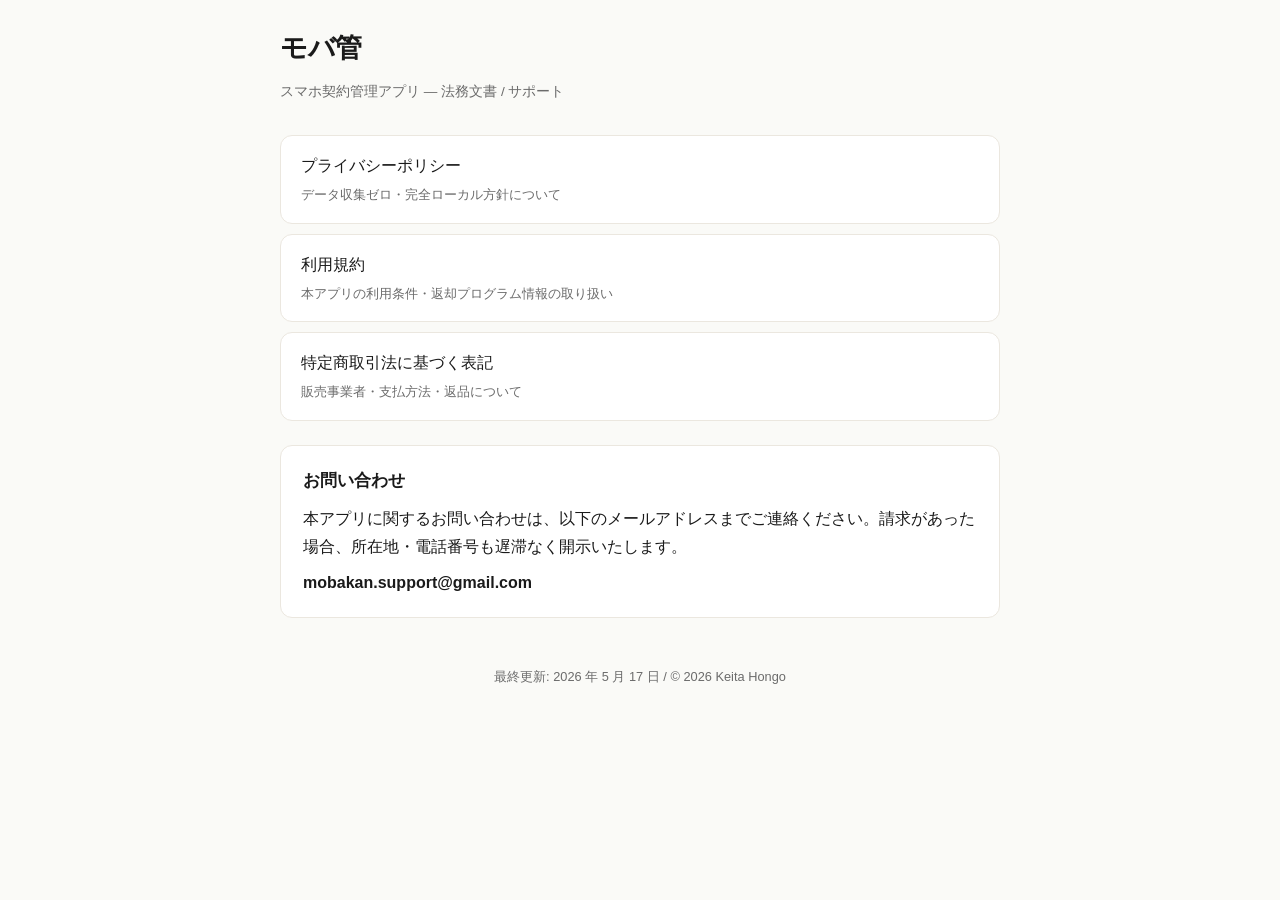
==== index.html @ b05bfbef "feat: モバ管 法務文書サイト初版 (privacy/terms/commerce + index)" ====
<!doctype html>
<html lang="ja">
<head>
<meta charset="utf-8">
<meta name="viewport" content="width=device-width, initial-scale=1">
<title>モバ管 - 法務文書・サポート</title>
<link rel="stylesheet" href="style.css">
</head>
<body>
<main>
  <header>
    <h1>モバ管</h1>
    <p class="meta">スマホ契約管理アプリ — 法務文書 / サポート</p>
  </header>

  <ul class="docs-list">
    <li><a href="privacy.html">プライバシーポリシー<span class="desc">データ収集ゼロ・完全ローカル方針について</span></a></li>
    <li><a href="terms.html">利用規約<span class="desc">本アプリの利用条件・返却プログラム情報の取り扱い</span></a></li>
    <li><a href="commerce.html">特定商取引法に基づく表記<span class="desc">販売事業者・支払方法・返品について</span></a></li>
  </ul>

  <section>
    <h2>お問い合わせ</h2>
    <p>本アプリに関するお問い合わせは、以下のメールアドレスまでご連絡ください。請求があった場合、所在地・電話番号も遅滞なく開示いたします。</p>
    <p><strong>mobakan.support@gmail.com</strong></p>
  </section>

  <footer>
    最終更新: 2026 年 5 月 17 日 / © 2026 Keita Hongo
  </footer>
</main>
</body>
</html>
---- style.css ----
:root {
  --bg: #fafaf7;
  --surface: #fff;
  --text: #1a1a1a;
  --subtext: #6b6b6b;
  --accent: #b86a2c;
  --border: #ebe7df;
  --radius: 12px;
  --max-width: 720px;
}

* {
  box-sizing: border-box;
}

html {
  -webkit-text-size-adjust: 100%;
  scroll-behavior: smooth;
}

body {
  font-family: -apple-system, BlinkMacSystemFont, "Hiragino Sans", "Yu Gothic", "Meiryo", sans-serif;
  background: var(--bg);
  color: var(--text);
  margin: 0;
  padding: 24px 16px 64px;
  line-height: 1.75;
  -webkit-font-smoothing: antialiased;
}

main {
  max-width: var(--max-width);
  margin: 0 auto;
}

header {
  margin-bottom: 32px;
}

h1 {
  font-size: 1.7rem;
  font-weight: 700;
  letter-spacing: -0.01em;
  margin: 0 0 8px;
}

.meta {
  color: var(--subtext);
  font-size: 0.85rem;
  margin-bottom: 0;
}

.back {
  display: inline-block;
  color: var(--accent);
  text-decoration: none;
  font-size: 0.9rem;
  margin-bottom: 16px;
}

.back:hover {
  text-decoration: underline;
}

section {
  background: var(--surface);
  border-radius: var(--radius);
  padding: 20px 22px;
  margin-bottom: 14px;
  border: 1px solid var(--border);
}

h2 {
  font-size: 1.05rem;
  font-weight: 600;
  margin: 0 0 10px;
  color: var(--text);
}

p {
  margin: 0 0 8px;
  white-space: pre-wrap;
}

p:last-child {
  margin-bottom: 0;
}

.row {
  background: var(--surface);
  border-radius: var(--radius);
  padding: 16px 20px;
  margin-bottom: 10px;
  border: 1px solid var(--border);
}

.row-label {
  display: block;
  font-size: 0.75rem;
  letter-spacing: 0.1em;
  color: var(--subtext);
  text-transform: uppercase;
  margin-bottom: 4px;
}

.row-value {
  font-size: 0.95rem;
  white-space: pre-wrap;
}

.docs-list {
  list-style: none;
  padding: 0;
  margin: 24px 0;
}

.docs-list li {
  background: var(--surface);
  border: 1px solid var(--border);
  border-radius: var(--radius);
  margin-bottom: 10px;
}

.docs-list a {
  display: block;
  padding: 16px 20px;
  color: var(--text);
  text-decoration: none;
  font-weight: 500;
}

.docs-list a:hover {
  color: var(--accent);
}

.docs-list .desc {
  display: block;
  font-size: 0.8rem;
  color: var(--subtext);
  font-weight: 400;
  margin-top: 4px;
}

footer {
  margin-top: 48px;
  text-align: center;
  color: var(--subtext);
  font-size: 0.8rem;
}
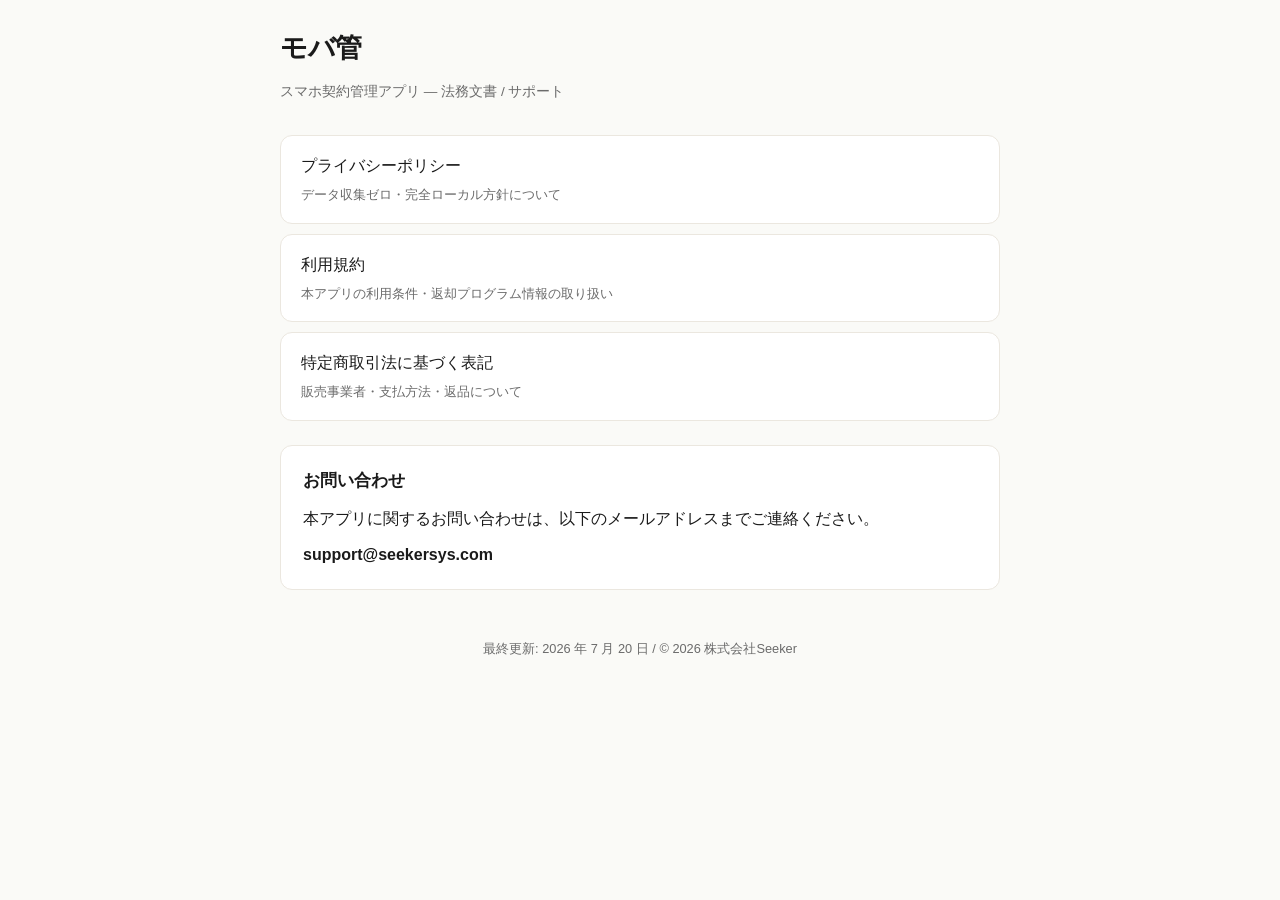
==== commit eeab487e: "fix: 法務ページを法人名義に更新(株式会社Seeker) Apple Developer の個人→法人移行(2026-07-20 完了)に伴い、販売者が法的に変わったため 実態に合わせる。モバ管ア" ====
--- a/index.html
+++ b/index.html
@@ -21,12 +21,12 @@
 
   <section>
     <h2>お問い合わせ</h2>
-    <p>本アプリに関するお問い合わせは、以下のメールアドレスまでご連絡ください。請求があった場合、所在地・電話番号も遅滞なく開示いたします。</p>
-    <p><strong>mobakan.support@gmail.com</strong></p>
+    <p>本アプリに関するお問い合わせは、以下のメールアドレスまでご連絡ください。</p>
+    <p><strong>support@seekersys.com</strong></p>
   </section>
 
   <footer>
-    最終更新: 2026 年 5 月 17 日 / © 2026 Keita Hongo
+    最終更新: 2026 年 7 月 20 日 / © 2026 株式会社Seeker
   </footer>
 </main>
 </body>
